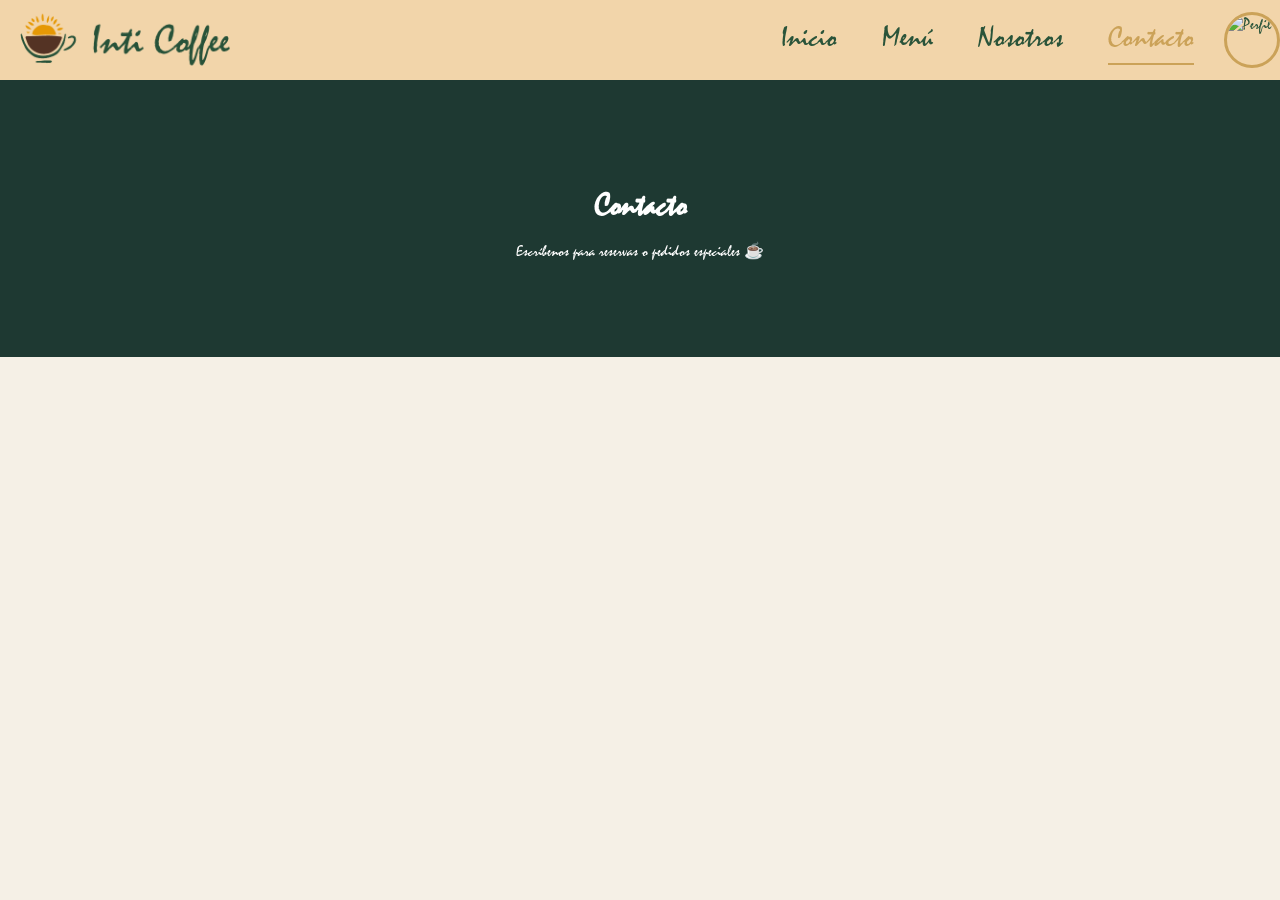
==== contacto.html @ 11c54f90 "Primera versión de Inticoffee" ====
<!DOCTYPE html>
<html lang="es">
<head>
    <meta charset="UTF-8">
    <meta name="viewport" content="width=device-width, initial-scale=1.0">
    <title>Contacto - Inticoffee</title>
    <link rel="stylesheet" href="style.css">
</head>
<body>
    <header>
        <div class="logo">
            <img src="logo.png" alt="Logo Inticoffee">
        </div>
        <nav>
            <a href="index.html" class="nav-link">Inicio</a>
            <a href="menu.html" class="nav-link">Menú</a>
            <a href="nosotros.html" class="nav-link">Nosotros</a>
            <a href="contacto.html" class="nav-link active">Contacto</a>
            <div class="user-profile" onclick="toggleAuthModal()">
                <img src="https://via.placeholder.com/50/8B5E3C/FFFFFF?text=👤" alt="Perfil">
            </div>
        </nav>
    </header>

    <!-- Modal de Autenticación -->
    <div id="authModal" class="auth-modal">
        <div class="auth-container">
            <button class="close-btn" onclick="toggleAuthModal()">×</button>
            <div class="auth-tabs">
                <button class="tab-btn active" onclick="switchTab('login')">Iniciar Sesión</button>
                <button class="tab-btn" onclick="switchTab('register')">Registrarse</button>
            </div>

            <!-- Tab Login -->
            <div id="login" class="tab-content active">
                <h2>Bienvenido</h2>
                <form>
                    <input type="email" placeholder="Correo electrónico" required>
                    <input type="password" placeholder="Contraseña" required>
                    <button type="submit">Iniciar Sesión</button>
                </form>
                <p><a href="#">¿Olvidaste tu contraseña?</a></p>
            </div>

            <!-- Tab Register -->
            <div id="register" class="tab-content">
                <h2>Crear Cuenta</h2>
                <form>
                    <input type="text" placeholder="Nombre completo" required>
                    <input type="email" placeholder="Correo electrónico" required>
                    <input type="password" placeholder="Contraseña" required>
                    <input type="password" placeholder="Confirmar contraseña" required>
                    <button type="submit">Registrarse</button>
                </form>
            </div>
        </div>
    </div>

    <section id="contacto">
        <h2>Contacto</h2>
        <p>Escríbenos para reservas o pedidos especiales ☕</p>
    </section>

    <script src="script.js"></script>
</body>
</html>
---- style.css ----
body {
    animation: fadeIn 0.8s ease-in;
    background-color: #f5f0e6;
    color: #2b2b2b;
    font-family: 'Segoe UI', Arial, sans-serif;
    font-family: "TuFuente";
    margin: 0;
}

header {
    align-items: center;
    background: #F2D5AA;
    color: #2a543a;
    display: flex;
    justify-content: space-between;
    padding: 18 30px;
    position: sticky;
    top: 0;
    z-index: 1000;
}

nav {
    display: flex;
    align-items: center;
    gap: 15px;
}

nav a {
    color: white;
    font-size: 30px;
    font-weight: 500;
    margin: 0 15px;
    padding-bottom: 5px;
    position: relative;
    text-decoration: none;
    transition: 0.3s;
}

nav a:hover {
    color: #cba258;
}

.hero {
    height: 90vh;
    overflow: hidden;
    position: relative;
    display: flex;
    align-items: center;
    justify-content: center;
}

.hero-content {
    position: absolute;
    top: 50%;
    left: 50%;
    transform: translate(-50%, -50%);
    text-align: center;
    z-index: 10;
    color: white;
    text-shadow: 2px 2px 8px rgba(0, 0, 0, 0.7);
}

.hero h2 {
    font-size: 3.5rem;
    margin: 0 0 20px 0;
    font-weight: bold;
    text-shadow: 3px 3px 10px rgba(0, 0, 0, 0.8);
}

.hero p {
    font-size: 1.5rem;
    margin: 0 0 30px 0;
    text-shadow: 2px 2px 8px rgba(0, 0, 0, 0.7);
}

.hero button {
    background: rgba(203, 162, 88, 0.7);
    border: 2px solid #cba258;
    border-radius: 30px;
    color: white;
    cursor: pointer;
    font-weight: bold;
    font-size: 1.1rem;
    margin-top: 20px;
    padding: 14px 40px;
    transition: 0.3s;
}

.hero button:hover {
    background: rgba(203, 162, 88, 0.9);
    transform: scale(1.08);
}

.hero-slider {
    overflow-x: auto;
    scroll-snap-type: x mandatory;
    white-space: nowrap;
}

.slides {
    position: absolute;
    top: 0;
    left: 0;
    width: 100%;
    height: 100%;
    z-index: 1;
}

.slides img {
    height: 100%;
    object-fit: cover;
    opacity: 0;
    position: absolute;
    transition: opacity 1s ease;
    width: 100%;
    top: 0;
    left: 0;
}

.slides img.active {
    opacity: 1;
}

button {
    background-color: #8b5e3c;
    border: none;
    border-radius: 5px;
    color: white;
    cursor: pointer;
    padding: 10px 20px;
}

.menu {
    opacity: 1;
    padding: 80px 20px;
    text-align: center;
    transition: all 0.8s ease;
}

.menu h2 {
    font-size: 2.2rem;
    margin-bottom: 40px;
}

.menu-container {
    display: grid;
    grid-template-columns: repeat(auto-fit, minmax(220px, 1fr));
    gap: 30px;
    max-width: 1200px;
    margin: 0 auto;
}

/* tarjeta estilo pro */
.card {
    background: white;
    border-radius: 18px;
    box-shadow: 0 10px 25px rgba(0,0,0,0.1);
    overflow: hidden;
    opacity: 1;
    transform: scale(1);
    transition: all 0.35s ease;
    max-width: 260px;
    width: 100%;
}

.card.hide {
    opacity: 0;
    pointer-events: none;
    position: absolute;
    transform: scale(0.8);
}

.card.show {
    opacity: 1;
    transform: scale(1);
}

.card:hover {
    box-shadow: 0 20px 40px rgba(0,0,0,0.2);
    transform: translateY(-10px);
}

.card img {
    width: 100%;
    height: 160px;
    object-fit: cover;
    display: block;
}

.card h3 {
    margin: 10px 0 5px;
}

.card p {
    color: #666;
    font-size: 0.9rem;
}

.card span {
    background: #1e3932;
    border-radius: 20px;
    color: white;
    display: inline-block;
    font-size: 0.85rem;
    margin: 10px 0 15px;
    padding: 6px 12px;
}

/* Animación general al cargar */
body {
    animation: fadeIn 0.8s ease-in;
}

@keyframes fadeIn {
    from {
        opacity: 0;
        transform: translateY(10px);
    }
    to {
        opacity: 1;
        transform: translateY(0);
    }
}

.menu.show {
    opacity: 1;
    transform: translateY(0);
}

html {
    scroll-behavior: smooth;
}

nav a {
    color: #2a543a;
    font-size: 30px;
    margin: 0 15px;
    padding-bottom: 5px;
    position: relative;
    text-decoration: none;
    transition: 0.3s;
}

/* línea animada */
nav a::after {
    background: #cba258;
    bottom: -5px;
    content: "";
    height: 2px;
    left: 0;
    position: absolute;
    transition: 0.3s;
    width: 0%;
}

/* hover */
nav a:hover::after,
nav a.active::after {
    width: 100%;
}

/* activo */
nav a.active {
    color: #cba258;
}

nav a.active::after {
    width: 100%;
}

section#nosotros,
section#contacto {
    padding: 80px 20px;
    text-align: center;
}

section#nosotros h2,
section#contacto h2 {
    font-size: 2rem;
    margin-bottom: 15px;
}

section#contacto {
    background: #1e3932;
    color: white;
}

.filters {
    display: flex;
    gap: 15px;
    justify-content: center;
    margin-bottom: 30px;
    text-align: center;
    flex-wrap: wrap;
}

.filters button {
    background: #e6dccf;
    border: none;
    border-radius: 20px;
    color: #1e3932;
    cursor: pointer;
    font-weight: bold;
    padding: 10px 18px;
    transition: 0.3s;
}

.filters button:hover {
    background: #1e3932;
    color: white;
}

.card {
    opacity: 1;
    transform: scale(1);
    transition: all 0.4s ease;
}

.logo {
    align-items: center;
    display: flex;
    gap: 10px;
}

.logo img {
    border-radius: 50%;
    height: 80px;
    object-fit: cover;
    width: 250px;
}

@font-face {
    font-family: "MiFuente";
    src: url("fonts/MISTRAL.TTF");
}

body {
    font-family: "MiFuente", sans-serif;
}

/* Icono de usuario circular */
.user-profile {
    cursor: pointer;
    width: 50px;
    height: 50px;
    border-radius: 50%;
    overflow: hidden;
    border: 3px solid #cba258;
    transition: 0.3s;
    display: flex;
    align-items: center;
    justify-content: center;
    flex-shrink: 0;
}

.user-profile:hover {
    transform: scale(1.1);
    border-color: #1e3932;
}

.user-profile img {
    width: 100%;
    height: 100%;
    object-fit: cover;
}

/* Modal de Autenticación */
.auth-modal {
    display: none;
    position: fixed;
    top: 0;
    left: 0;
    width: 100%;
    height: 100%;
    background: rgba(0, 0, 0, 0.5);
    z-index: 2000;
    align-items: center;
    justify-content: center;
}

.auth-modal.show {
    display: flex;
}

.auth-container {
    background: white;
    border-radius: 15px;
    padding: 40px;
    max-width: 400px;
    width: 90%;
    box-shadow: 0 10px 40px rgba(0, 0, 0, 0.3);
    position: relative;
}

.close-btn {
    position: absolute;
    top: 15px;
    right: 15px;
    background: none;
    border: none;
    font-size: 28px;
    cursor: pointer;
    color: #666;
    transition: 0.3s;
}

.close-btn:hover {
    color: #1e3932;
}

.auth-tabs {
    display: flex;
    gap: 10px;
    margin-bottom: 30px;
    border-bottom: 2px solid #f0f0f0;
}

.tab-btn {
    flex: 1;
    padding: 12px;
    background: none;
    border: none;
    border-bottom: 3px solid transparent;
    font-size: 1rem;
    font-weight: bold;
    cursor: pointer;
    color: #999;
    transition: 0.3s;
}

.tab-btn.active {
    color: #1e3932;
    border-bottom-color: #cba258;
}

.tab-content {
    display: none;
}

.tab-content.active {
    display: block;
}

.auth-container h2 {
    font-size: 1.8rem;
    margin: 0 0 20px 0;
    color: #1e3932;
}

.auth-container form {
    display: flex;
    flex-direction: column;
    gap: 15px;
}

.auth-container input {
    padding: 12px;
    border: 1px solid #ddd;
    border-radius: 8px;
    font-size: 1rem;
    transition: 0.3s;
}

.auth-container input:focus {
    outline: none;
    border-color: #cba258;
    box-shadow: 0 0 5px rgba(203, 162, 88, 0.3);
}

.auth-container button[type="submit"] {
    padding: 12px;
    background: #1e3932;
    color: white;
    border: none;
    border-radius: 8px;
    font-weight: bold;
    cursor: pointer;
    transition: 0.3s;
}

.auth-container button[type="submit"]:hover {
    background: #2a543a;
}

.auth-container p {
    text-align: center;
    margin: 15px 0 0 0;
    font-size: 0.9rem;
}

.auth-container a {
    color: #cba258;
    text-decoration: none;
    transition: 0.3s;
}

.auth-container a:hover {
    color: #1e3932;
}

.categories {
    padding: 80px 10%;
}

.categories h2 {
    text-align: center;
    margin-bottom: 40px;
}

.category-grid {
    display: grid;
    grid-template-columns: repeat(2, 1fr);
    gap: 20px;
}

.category-card {
    position: relative;
    height: 260px;
    overflow: hidden;
    border-radius: 20px;
    cursor: pointer;
}

.category-card img {
    width: 100%;
    height: 100%;
    object-fit: cover;
    transition: transform 0.5s ease;
}

.category-card:hover img {
    transform: scale(1.08);
}

.overlay {
    position: absolute;
    inset: 0;
    background: rgba(0,0,0,0.35);
    display: flex;
    align-items: center;
    justify-content: center;
}

.overlay h3 {
    color: white;
    font-size: 28px;
    font-weight: bold;
}

.carousel-wrapper {
    position: relative;
    display: flex;
    align-items: center;
    overflow: hidden;
    padding: 20px;
}

.carousel {
    display: flex;
    gap: 20px;
    overflow-x: auto;
    scroll-behavior: smooth;
    scrollbar-width: none;
}

.carousel::-webkit-scrollbar {
    display: none;
}

.card {
    min-width: 260px;
    background: white;
    border-radius: 20px;
    overflow: hidden;
    flex-shrink: 0;
}

.card img {
    width: 100%;
    height: 180px;
    object-fit: cover;
}
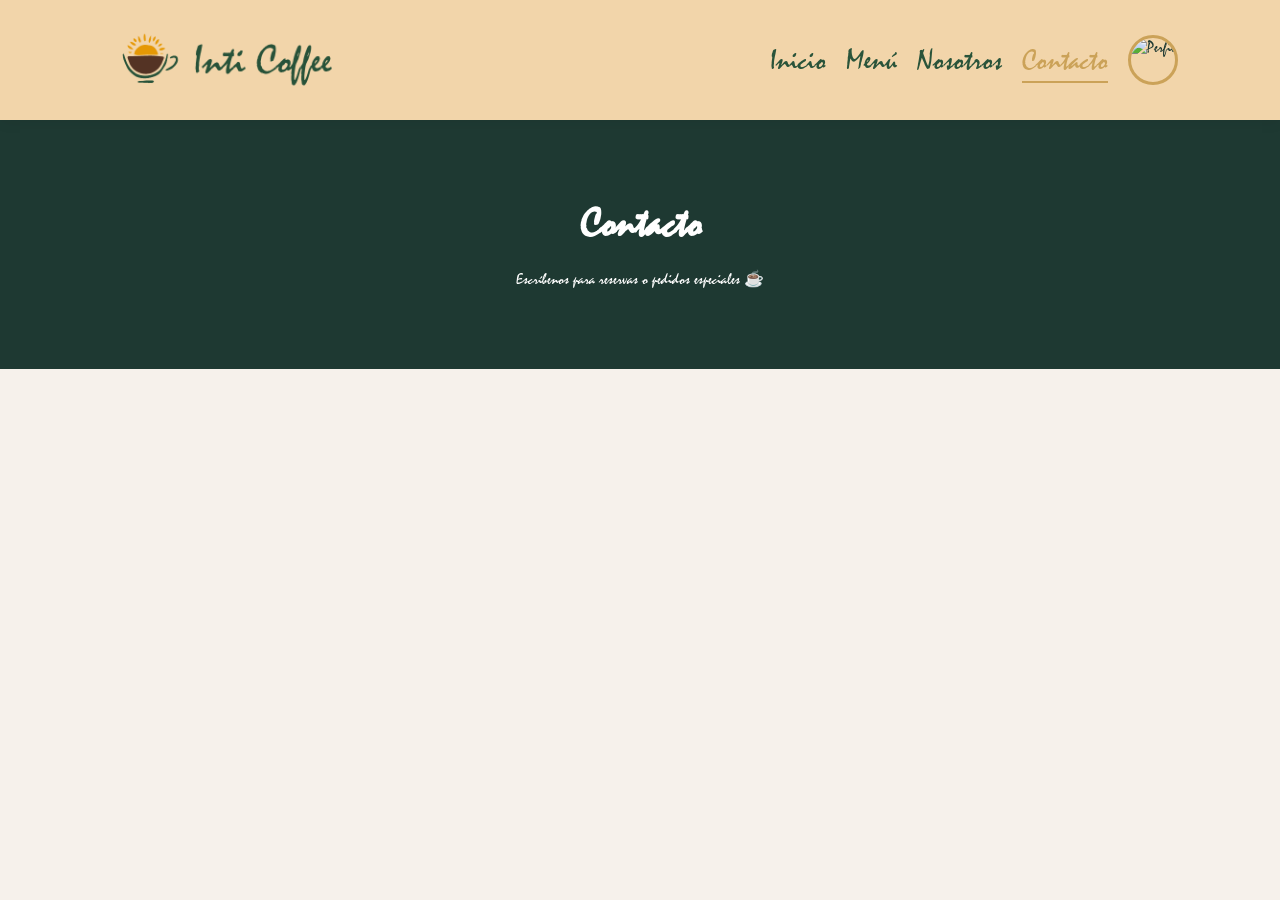
==== commit b8c1afc1: "Mejoras responsive y carrusel infinito" ====
--- a/contacto.html
+++ b/contacto.html
@@ -17,7 +17,7 @@
             <a href="nosotros.html" class="nav-link">Nosotros</a>
             <a href="contacto.html" class="nav-link active">Contacto</a>
             <div class="user-profile" onclick="toggleAuthModal()">
-                <img src="https://via.placeholder.com/50/8B5E3C/FFFFFF?text=👤" alt="Perfil">
+                <img src="img/incognito.png" alt="Perfil">
             </div>
         </nav>
     </header>
--- a/style.css
+++ b/style.css
@@ -1,272 +1,439 @@
+/* =========================
+   RESET GENERAL
+========================= */
+
+* {
+    margin: 0;
+    padding: 0;
+    box-sizing: border-box;
+}
+
+html {
+    scroll-behavior: smooth;
+}
+
 body {
+    background: #f6f1eb;
+    color: #1e3932;
+    overflow-x: clip;
     animation: fadeIn 0.8s ease-in;
-    background-color: #f5f0e6;
-    color: #2b2b2b;
-    font-family: 'Segoe UI', Arial, sans-serif;
-    font-family: "TuFuente";
-    margin: 0;
-}
+}
+
+/* =========================
+   TIPOGRAFÍA
+========================= */
+
+@font-face {
+    font-family: "MiFuente";
+    src: url("fonts/MISTRAL.TTF");
+}
+
+body {
+    font-family: "MiFuente", sans-serif;
+}
+
+/* =========================
+   ANIMACIÓN GENERAL
+========================= */
+
+@keyframes fadeIn {
+
+    from {
+        opacity: 0;
+        transform: translateY(10px);
+    }
+
+    to {
+        opacity: 1;
+        transform: translateY(0);
+    }
+
+}
+
+/* =========================
+   HEADER / NAVBAR
+========================= */
 
 header {
+    width: 100%;
+    padding: 20px 8%;
+    display: flex;
+    justify-content: space-between;
     align-items: center;
     background: #F2D5AA;
-    color: #2a543a;
-    display: flex;
-    justify-content: space-between;
-    padding: 18 30px;
     position: sticky;
     top: 0;
     z-index: 1000;
-}
+
+    box-shadow: 0 4px 12px rgba(0,0,0,0.05);
+}
+
+/* LOGO */
+
+.logo {
+    display: flex;
+    align-items: center;
+    gap: 10px;
+}
+
+.logo img {
+    width: 250px;
+    height: 80px;
+    object-fit: cover;
+}
+
+/* NAV */
 
 nav {
     display: flex;
     align-items: center;
-    gap: 15px;
+    gap: 20px;
 }
 
 nav a {
+    text-decoration: none;
+    color: #2a543a;
+    font-size: 30px;
+    position: relative;
+    transition: 0.3s;
+}
+
+/* Línea animada */
+
+nav a::after {
+    content: "";
+    position: absolute;
+    left: 0;
+    bottom: -5px;
+
+    width: 0%;
+    height: 2px;
+
+    background: #cba258;
+
+    transition: 0.3s;
+}
+
+nav a:hover::after,
+nav a.active::after {
+    width: 100%;
+}
+
+nav a.active {
+    color: #cba258;
+}
+
+/* =========================
+   HERO / LANDING
+========================= */
+
+.hero {
+    width: 100%;
+    height: 100vh;
+    position: relative;
+    overflow: hidden;
+}
+
+.slides {
+    width: 100%;
+    height: 100%;
+    position: relative;
+}
+
+.slides img {
+    width: 100%;
+    height: 100%;
+    object-fit: cover;
+
+    position: absolute;
+    inset: 0;
+
+    opacity: 0;
+    transition: opacity 1s ease;
+}
+
+.slides img.active {
+    opacity: 1;
+}
+
+.hero-content {
+    position: absolute;
+    inset: 0;
+
+    display: flex;
+    flex-direction: column;
+    justify-content: center;
+    align-items: center;
+
+    z-index: 2;
+
+    text-align: center;
+    color: white;
+
+    background: rgba(0,0,0,0.35);
+}
+
+.hero-content h2 {
+    font-size: 60px;
+    margin-bottom: 20px;
+}
+
+.hero-content p {
+    font-size: 20px;
+    margin-bottom: 30px;
+}
+
+.hero-content button {
+    padding: 14px 30px;
+    border: none;
+    border-radius: 50px;
+
+    background: #cba258;
+    color: white;
+
+    font-size: 18px;
+    cursor: pointer;
+
+    transition: 0.3s;
+}
+
+.hero-content button:hover {
+    transform: scale(1.05);
+    background: #b88f45;
+}
+
+/* =========================
+   MENÚ
+========================= */
+
+.menu {
+    padding: 80px 8%;
+}
+
+.menu h2 {
+    text-align: center;
+    font-size: 42px;
+    margin-bottom: 40px;
+}
+
+/* =========================
+   CARRUSEL
+========================= */
+
+.carousel-wrapper {
+    position: relative;
+    display: flex;
+    align-items: center;
+
+    overflow: visible;
+
+    padding: 20px;
+}
+
+/* CONTENEDOR */
+
+.carousel {
+    display: flex;
+    gap: 20px;
+
+    overflow-x: auto;
+    overflow-y: visible;
+
+    scroll-behavior: smooth;
+    scrollbar-width: none;
+
+    padding: 30px 10px;
+}
+
+.carousel::-webkit-scrollbar {
+    display: none;
+}
+
+/* BOTONES */
+
+.carousel-btn {
+    width: 50px;
+    height: 50px;
+
+    border: none;
+    border-radius: 50%;
+
+    background: #1e3932;
+    color: white;
+
+    font-size: 24px;
+    cursor: pointer;
+
+    position: absolute;
+    z-index: 20;
+
+    transition: 0.3s;
+}
+
+.carousel-btn:hover {
+    background: #2a543a;
+    transform: scale(1.1);
+}
+
+.carousel-btn.left {
+    left: 0;
+}
+
+.carousel-btn.right {
+    right: 0;
+}
+
+/* =========================
+   CARDS
+========================= */
+
+.card {
+    min-width: 260px;
+
+    background: white;
+    border-radius: 20px;
+
+    overflow: hidden;
+
+    flex-shrink: 0;
+
+    position: relative;
+    z-index: 2;
+
+    box-shadow: 0 10px 25px rgba(0,0,0,0.08);
+
+    transition:
+        transform 0.4s ease,
+        box-shadow 0.4s ease;
+
+    will-change: transform, opacity;
+}
+
+.card:hover {
+    transform: translateY(-8px);
+
+    box-shadow:
+        0 15px 35px rgba(0,0,0,0.18);
+}
+
+.card img {
+    width: 100%;
+    height: 180px;
+
+    object-fit: cover;
+    display: block;
+}
+
+.card h3 {
+    font-size: 24px;
+    padding: 15px 15px 5px;
+}
+
+.card p {
+    font-size: 16px;
+    padding: 0 15px;
+    color: #555;
+}
+
+.price {
+    background: #1e3932;
+    color: white;
+
+    display: inline-block;
+
+    padding: 8px 14px;
+    border-radius: 20px;
+
+    margin: 15px;
+
+    font-size: 14px;
+}
+
+/* =========================
+   ANIMACIÓN DE CARDS
+========================= */
+
+.fade-in {
+    animation: fadeCard 0.7s ease forwards;
+}
+
+@keyframes fadeCard {
+
+    0% {
+        opacity: 0;
+        transform: translateX(40px);
+    }
+
+    100% {
+        opacity: 1;
+        transform: translateX(0);
+    }
+
+}
+
+/* =========================
+   CATEGORÍAS 2x2
+========================= */
+
+.categories {
+    padding: 80px 8%;
+}
+
+.categories h2 {
+    text-align: center;
+    margin-bottom: 40px;
+    font-size: 42px;
+}
+
+.category-grid {
+    display: grid;
+    grid-template-columns: repeat(2, 1fr);
+
+    gap: 20px;
+}
+
+.category-card {
+    position: relative;
+    height: 260px;
+
+    border-radius: 20px;
+
+    overflow: hidden;
+    cursor: pointer;
+}
+
+.category-card img {
+    width: 100%;
+    height: 100%;
+
+    object-fit: cover;
+
+    transition: transform 0.5s ease;
+}
+
+.category-card:hover img {
+    transform: scale(1.08);
+}
+
+.overlay {
+    position: absolute;
+    inset: 0;
+
+    background: rgba(0,0,0,0.35);
+
+    display: flex;
+    justify-content: center;
+    align-items: center;
+}
+
+.overlay h3 {
     color: white;
     font-size: 30px;
-    font-weight: 500;
-    margin: 0 15px;
-    padding-bottom: 5px;
-    position: relative;
-    text-decoration: none;
-    transition: 0.3s;
-}
-
-nav a:hover {
-    color: #cba258;
-}
-
-.hero {
-    height: 90vh;
-    overflow: hidden;
-    position: relative;
-    display: flex;
-    align-items: center;
-    justify-content: center;
-}
-
-.hero-content {
-    position: absolute;
-    top: 50%;
-    left: 50%;
-    transform: translate(-50%, -50%);
-    text-align: center;
-    z-index: 10;
-    color: white;
-    text-shadow: 2px 2px 8px rgba(0, 0, 0, 0.7);
-}
-
-.hero h2 {
-    font-size: 3.5rem;
-    margin: 0 0 20px 0;
-    font-weight: bold;
-    text-shadow: 3px 3px 10px rgba(0, 0, 0, 0.8);
-}
-
-.hero p {
-    font-size: 1.5rem;
-    margin: 0 0 30px 0;
-    text-shadow: 2px 2px 8px rgba(0, 0, 0, 0.7);
-}
-
-.hero button {
-    background: rgba(203, 162, 88, 0.7);
-    border: 2px solid #cba258;
-    border-radius: 30px;
-    color: white;
-    cursor: pointer;
-    font-weight: bold;
-    font-size: 1.1rem;
-    margin-top: 20px;
-    padding: 14px 40px;
-    transition: 0.3s;
-}
-
-.hero button:hover {
-    background: rgba(203, 162, 88, 0.9);
-    transform: scale(1.08);
-}
-
-.hero-slider {
-    overflow-x: auto;
-    scroll-snap-type: x mandatory;
-    white-space: nowrap;
-}
-
-.slides {
-    position: absolute;
-    top: 0;
-    left: 0;
-    width: 100%;
-    height: 100%;
-    z-index: 1;
-}
-
-.slides img {
-    height: 100%;
-    object-fit: cover;
-    opacity: 0;
-    position: absolute;
-    transition: opacity 1s ease;
-    width: 100%;
-    top: 0;
-    left: 0;
-}
-
-.slides img.active {
-    opacity: 1;
-}
-
-button {
-    background-color: #8b5e3c;
-    border: none;
-    border-radius: 5px;
-    color: white;
-    cursor: pointer;
-    padding: 10px 20px;
-}
-
-.menu {
-    opacity: 1;
-    padding: 80px 20px;
-    text-align: center;
-    transition: all 0.8s ease;
-}
-
-.menu h2 {
-    font-size: 2.2rem;
-    margin-bottom: 40px;
-}
-
-.menu-container {
-    display: grid;
-    grid-template-columns: repeat(auto-fit, minmax(220px, 1fr));
-    gap: 30px;
-    max-width: 1200px;
-    margin: 0 auto;
-}
-
-/* tarjeta estilo pro */
-.card {
-    background: white;
-    border-radius: 18px;
-    box-shadow: 0 10px 25px rgba(0,0,0,0.1);
-    overflow: hidden;
-    opacity: 1;
-    transform: scale(1);
-    transition: all 0.35s ease;
-    max-width: 260px;
-    width: 100%;
-}
-
-.card.hide {
-    opacity: 0;
-    pointer-events: none;
-    position: absolute;
-    transform: scale(0.8);
-}
-
-.card.show {
-    opacity: 1;
-    transform: scale(1);
-}
-
-.card:hover {
-    box-shadow: 0 20px 40px rgba(0,0,0,0.2);
-    transform: translateY(-10px);
-}
-
-.card img {
-    width: 100%;
-    height: 160px;
-    object-fit: cover;
-    display: block;
-}
-
-.card h3 {
-    margin: 10px 0 5px;
-}
-
-.card p {
-    color: #666;
-    font-size: 0.9rem;
-}
-
-.card span {
-    background: #1e3932;
-    border-radius: 20px;
-    color: white;
-    display: inline-block;
-    font-size: 0.85rem;
-    margin: 10px 0 15px;
-    padding: 6px 12px;
-}
-
-/* Animación general al cargar */
-body {
-    animation: fadeIn 0.8s ease-in;
-}
-
-@keyframes fadeIn {
-    from {
-        opacity: 0;
-        transform: translateY(10px);
-    }
-    to {
-        opacity: 1;
-        transform: translateY(0);
-    }
-}
-
-.menu.show {
-    opacity: 1;
-    transform: translateY(0);
-}
-
-html {
-    scroll-behavior: smooth;
-}
-
-nav a {
-    color: #2a543a;
-    font-size: 30px;
-    margin: 0 15px;
-    padding-bottom: 5px;
-    position: relative;
-    text-decoration: none;
-    transition: 0.3s;
-}
-
-/* línea animada */
-nav a::after {
-    background: #cba258;
-    bottom: -5px;
-    content: "";
-    height: 2px;
-    left: 0;
-    position: absolute;
-    transition: 0.3s;
-    width: 0%;
-}
-
-/* hover */
-nav a:hover::after,
-nav a.active::after {
-    width: 100%;
-}
-
-/* activo */
-nav a.active {
-    color: #cba258;
-}
-
-nav a.active::after {
-    width: 100%;
-}
+}
+
+/* =========================
+   NOSOTROS / CONTACTO
+========================= */
 
 section#nosotros,
 section#contacto {
@@ -276,8 +443,8 @@
 
 section#nosotros h2,
 section#contacto h2 {
-    font-size: 2rem;
-    margin-bottom: 15px;
+    font-size: 42px;
+    margin-bottom: 20px;
 }
 
 section#contacto {
@@ -285,72 +452,26 @@
     color: white;
 }
 
-.filters {
-    display: flex;
-    gap: 15px;
-    justify-content: center;
-    margin-bottom: 30px;
-    text-align: center;
-    flex-wrap: wrap;
-}
-
-.filters button {
-    background: #e6dccf;
-    border: none;
-    border-radius: 20px;
-    color: #1e3932;
-    cursor: pointer;
-    font-weight: bold;
-    padding: 10px 18px;
-    transition: 0.3s;
-}
-
-.filters button:hover {
-    background: #1e3932;
-    color: white;
-}
-
-.card {
-    opacity: 1;
-    transform: scale(1);
-    transition: all 0.4s ease;
-}
-
-.logo {
-    align-items: center;
-    display: flex;
-    gap: 10px;
-}
-
-.logo img {
-    border-radius: 50%;
-    height: 80px;
-    object-fit: cover;
-    width: 250px;
-}
-
-@font-face {
-    font-family: "MiFuente";
-    src: url("fonts/MISTRAL.TTF");
-}
-
-body {
-    font-family: "MiFuente", sans-serif;
-}
-
-/* Icono de usuario circular */
+/* =========================
+   PERFIL USUARIO
+========================= */
+
 .user-profile {
-    cursor: pointer;
     width: 50px;
     height: 50px;
+
     border-radius: 50%;
     overflow: hidden;
+
     border: 3px solid #cba258;
+
+    display: flex;
+    align-items: center;
+    justify-content: center;
+
+    cursor: pointer;
+
     transition: 0.3s;
-    display: flex;
-    align-items: center;
-    justify-content: center;
-    flex-shrink: 0;
 }
 
 .user-profile:hover {
@@ -364,18 +485,22 @@
     object-fit: cover;
 }
 
-/* Modal de Autenticación */
+/* =========================
+   MODAL LOGIN
+========================= */
+
 .auth-modal {
     display: none;
+
     position: fixed;
-    top: 0;
-    left: 0;
-    width: 100%;
-    height: 100%;
-    background: rgba(0, 0, 0, 0.5);
+    inset: 0;
+
+    background: rgba(0,0,0,0.5);
+
     z-index: 2000;
-    align-items: center;
+
     justify-content: center;
+    align-items: center;
 }
 
 .auth-modal.show {
@@ -384,28 +509,104 @@
 
 .auth-container {
     background: white;
-    border-radius: 15px;
+
+    width: 90%;
+    max-width: 400px;
+
     padding: 40px;
-    max-width: 400px;
-    width: 90%;
-    box-shadow: 0 10px 40px rgba(0, 0, 0, 0.3);
+
+    border-radius: 20px;
+
     position: relative;
-}
-
-.close-btn {
-    position: absolute;
-    top: 15px;
-    right: 15px;
-    background: none;
-    border: none;
-    font-size: 28px;
-    cursor: pointer;
-    color: #666;
-    transition: 0.3s;
-}
-
-.close-btn:hover {
-    color: #1e3932;
+
+    box-shadow: 0 10px 40px rgba(0,0,0,0.3);
+}
+
+/* =========================
+   RESPONSIVE
+========================= */
+
+@media (max-width: 768px) {
+
+    header {
+        flex-direction: column;
+        gap: 15px;
+        padding: 15px;
+    }
+
+    nav {
+        flex-wrap: wrap;
+        justify-content: center;
+    }
+
+    nav a {
+        font-size: 18px;
+    }
+
+    .logo img {
+        width: 220px;
+        height: 70px;
+    }
+
+    .hero-content h2 {
+        font-size: 34px;
+    }
+
+    .hero-content p {
+        font-size: 16px;
+        padding: 0 20px;
+    }
+
+    .hero-content button {
+        font-size: 15px;
+        padding: 12px 24px;
+    }
+
+    .menu h2,
+    .categories h2,
+    section#nosotros h2,
+    section#contacto h2 {
+        font-size: 32px;
+    }
+
+    .card {
+        min-width: 220px;
+    }
+
+    .category-grid {
+        grid-template-columns: 1fr;
+    }
+
+    .category-card {
+        height: 220px;
+    }
+
+}
+
+@media (max-width: 480px) {
+
+    nav a {
+        font-size: 15px;
+    }
+
+    .hero-content h2 {
+        font-size: 26px;
+    }
+
+    .hero-content p {
+        font-size: 14px;
+    }
+
+    .card {
+        min-width: 180px;
+    }
+
+    .carousel-btn {
+        width: 40px;
+        height: 40px;
+        font-size: 18px;
+    }
+
 }
 
 .auth-tabs {
@@ -441,12 +642,6 @@
     display: block;
 }
 
-.auth-container h2 {
-    font-size: 1.8rem;
-    margin: 0 0 20px 0;
-    color: #1e3932;
-}
-
 .auth-container form {
     display: flex;
     flex-direction: column;
@@ -458,13 +653,6 @@
     border: 1px solid #ddd;
     border-radius: 8px;
     font-size: 1rem;
-    transition: 0.3s;
-}
-
-.auth-container input:focus {
-    outline: none;
-    border-color: #cba258;
-    box-shadow: 0 0 5px rgba(203, 162, 88, 0.3);
 }
 
 .auth-container button[type="submit"] {
@@ -473,110 +661,5 @@
     color: white;
     border: none;
     border-radius: 8px;
-    font-weight: bold;
     cursor: pointer;
-    transition: 0.3s;
-}
-
-.auth-container button[type="submit"]:hover {
-    background: #2a543a;
-}
-
-.auth-container p {
-    text-align: center;
-    margin: 15px 0 0 0;
-    font-size: 0.9rem;
-}
-
-.auth-container a {
-    color: #cba258;
-    text-decoration: none;
-    transition: 0.3s;
-}
-
-.auth-container a:hover {
-    color: #1e3932;
-}
-
-.categories {
-    padding: 80px 10%;
-}
-
-.categories h2 {
-    text-align: center;
-    margin-bottom: 40px;
-}
-
-.category-grid {
-    display: grid;
-    grid-template-columns: repeat(2, 1fr);
-    gap: 20px;
-}
-
-.category-card {
-    position: relative;
-    height: 260px;
-    overflow: hidden;
-    border-radius: 20px;
-    cursor: pointer;
-}
-
-.category-card img {
-    width: 100%;
-    height: 100%;
-    object-fit: cover;
-    transition: transform 0.5s ease;
-}
-
-.category-card:hover img {
-    transform: scale(1.08);
-}
-
-.overlay {
-    position: absolute;
-    inset: 0;
-    background: rgba(0,0,0,0.35);
-    display: flex;
-    align-items: center;
-    justify-content: center;
-}
-
-.overlay h3 {
-    color: white;
-    font-size: 28px;
-    font-weight: bold;
-}
-
-.carousel-wrapper {
-    position: relative;
-    display: flex;
-    align-items: center;
-    overflow: hidden;
-    padding: 20px;
-}
-
-.carousel {
-    display: flex;
-    gap: 20px;
-    overflow-x: auto;
-    scroll-behavior: smooth;
-    scrollbar-width: none;
-}
-
-.carousel::-webkit-scrollbar {
-    display: none;
-}
-
-.card {
-    min-width: 260px;
-    background: white;
-    border-radius: 20px;
-    overflow: hidden;
-    flex-shrink: 0;
-}
-
-.card img {
-    width: 100%;
-    height: 180px;
-    object-fit: cover;
 }
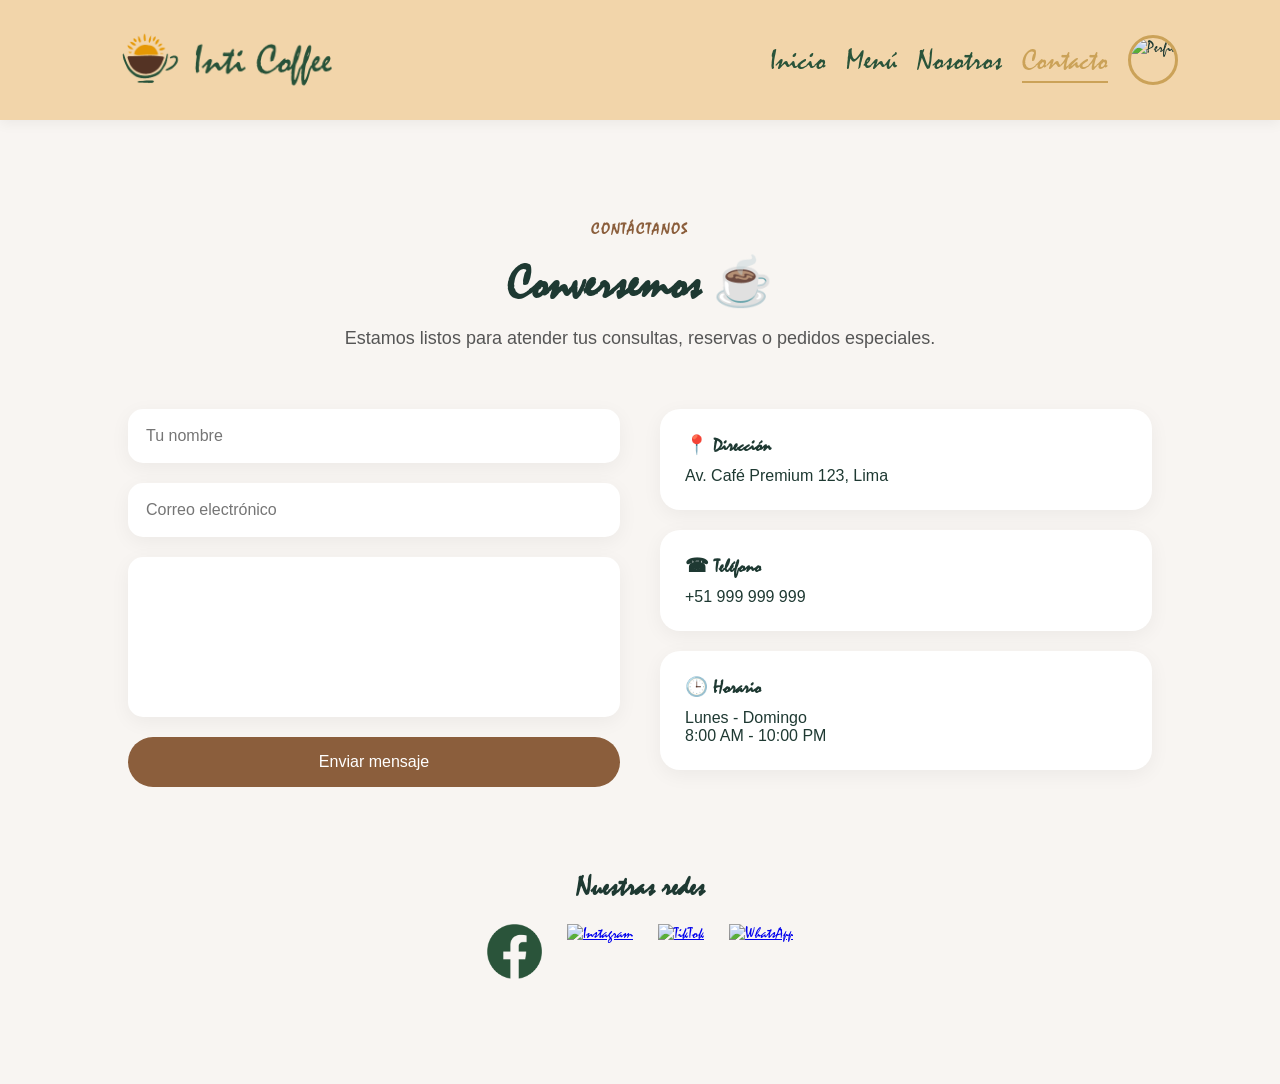
==== commit 41d38d26: "Actualización 3" ====
--- a/contacto.html
+++ b/contacto.html
@@ -1,66 +1,283 @@
 <!DOCTYPE html>
 <html lang="es">
+
 <head>
+
     <meta charset="UTF-8">
-    <meta name="viewport" content="width=device-width, initial-scale=1.0">
+
+    <meta name="viewport"
+          content="width=device-width, initial-scale=1.0">
+
     <title>Contacto - Inticoffee</title>
+
     <link rel="stylesheet" href="style.css">
+
 </head>
+
 <body>
+
+    <!-- HEADER -->
     <header>
+
         <div class="logo">
             <img src="logo.png" alt="Logo Inticoffee">
         </div>
+
         <nav>
-            <a href="index.html" class="nav-link">Inicio</a>
-            <a href="menu.html" class="nav-link">Menú</a>
-            <a href="nosotros.html" class="nav-link">Nosotros</a>
-            <a href="contacto.html" class="nav-link active">Contacto</a>
-            <div class="user-profile" onclick="toggleAuthModal()">
-                <img src="img/incognito.png" alt="Perfil">
-            </div>
+
+            <a href="index.html" class="nav-link">
+                Inicio
+            </a>
+
+            <a href="menu.html" class="nav-link">
+                Menú
+            </a>
+
+            <a href="nosotros.html" class="nav-link">
+                Nosotros
+            </a>
+
+            <a href="contacto.html"
+               class="nav-link active">
+                Contacto
+            </a>
+
+            <div class="user-profile"
+                 onclick="toggleAuthModal()">
+
+                <img src="img/incognito.png"
+                     alt="Perfil">
+
+            </div>
+
         </nav>
+
     </header>
 
-    <!-- Modal de Autenticación -->
+    <!-- MODAL -->
     <div id="authModal" class="auth-modal">
+
         <div class="auth-container">
-            <button class="close-btn" onclick="toggleAuthModal()">×</button>
+
+            <button class="close-btn"
+                    onclick="toggleAuthModal()">
+
+                ×
+
+            </button>
+
             <div class="auth-tabs">
-                <button class="tab-btn active" onclick="switchTab('login')">Iniciar Sesión</button>
-                <button class="tab-btn" onclick="switchTab('register')">Registrarse</button>
-            </div>
-
-            <!-- Tab Login -->
-            <div id="login" class="tab-content active">
+
+                <button class="tab-btn active"
+                        onclick="switchTab('login')">
+
+                    Iniciar Sesión
+
+                </button>
+
+                <button class="tab-btn"
+                        onclick="switchTab('register')">
+
+                    Registrarse
+
+                </button>
+
+            </div>
+
+            <!-- LOGIN -->
+            <div id="login"
+                 class="tab-content active">
+
                 <h2>Bienvenido</h2>
+
                 <form>
-                    <input type="email" placeholder="Correo electrónico" required>
-                    <input type="password" placeholder="Contraseña" required>
-                    <button type="submit">Iniciar Sesión</button>
+
+                    <input type="email"
+                           placeholder="Correo electrónico"
+                           required>
+
+                    <input type="password"
+                           placeholder="Contraseña"
+                           required>
+
+                    <button type="submit">
+                        Iniciar Sesión
+                    </button>
+
                 </form>
-                <p><a href="#">¿Olvidaste tu contraseña?</a></p>
-            </div>
-
-            <!-- Tab Register -->
-            <div id="register" class="tab-content">
+
+                <p>
+                    <a href="#">
+                        ¿Olvidaste tu contraseña?
+                    </a>
+                </p>
+
+            </div>
+
+            <!-- REGISTER -->
+            <div id="register"
+                 class="tab-content">
+
                 <h2>Crear Cuenta</h2>
+
                 <form>
-                    <input type="text" placeholder="Nombre completo" required>
-                    <input type="email" placeholder="Correo electrónico" required>
-                    <input type="password" placeholder="Contraseña" required>
-                    <input type="password" placeholder="Confirmar contraseña" required>
-                    <button type="submit">Registrarse</button>
+
+                    <input type="text"
+                           placeholder="Nombre completo"
+                           required>
+
+                    <input type="email"
+                           placeholder="Correo electrónico"
+                           required>
+
+                    <input type="password"
+                           placeholder="Contraseña"
+                           required>
+
+                    <input type="password"
+                           placeholder="Confirmar contraseña"
+                           required>
+
+                    <button type="submit">
+                        Registrarse
+                    </button>
+
                 </form>
-            </div>
-        </div>
+
+            </div>
+
+        </div>
+
     </div>
 
-    <section id="contacto">
-        <h2>Contacto</h2>
-        <p>Escríbenos para reservas o pedidos especiales ☕</p>
+    <!-- CONTACTO -->
+    <section class="contact-section">
+
+        <!-- TÍTULO -->
+        <div class="contact-title">
+
+            <span>
+                CONTÁCTANOS
+            </span>
+
+            <h2>
+                Conversemos ☕
+            </h2>
+
+            <p>
+                Estamos listos para atender tus consultas,
+                reservas o pedidos especiales.
+            </p>
+
+        </div>
+
+        <!-- CONTENEDOR -->
+        <div class="contact-container">
+
+            <!-- FORMULARIO -->
+            <div class="contact-form">
+
+                <form>
+
+                    <input type="text"
+                           placeholder="Tu nombre"
+                           required>
+
+                    <input type="email"
+                           placeholder="Correo electrónico"
+                           required>
+
+                    <textarea
+                        placeholder="Escribe tu mensaje..."
+                        required>
+                    </textarea>
+
+                    <button type="submit">
+                        Enviar mensaje
+                    </button>
+
+                </form>
+
+            </div>
+
+            <!-- INFORMACIÓN -->
+            <div class="contact-info">
+
+                <div class="info-card">
+
+                    <h3>📍 Dirección</h3>
+
+                    <p>
+                        Av. Café Premium 123, Lima
+                    </p>
+
+                </div>
+
+                <div class="info-card">
+
+                    <h3>☎ Teléfono</h3>
+
+                    <p>
+                        +51 999 999 999
+                    </p>
+
+                </div>
+
+                <div class="info-card">
+
+                    <h3>🕒 Horario</h3>
+
+                    <p>
+                        Lunes - Domingo
+                        <br>
+                        8:00 AM - 10:00 PM
+                    </p>
+
+                </div>
+
+            </div>
+
+        </div>
+
+        <!-- REDES -->
+        <div class="social-section">
+
+            <h3>
+                Nuestras redes
+            </h3>
+
+            <div class="social-icons">
+
+                <a href="#">
+                    <img src="img/facebook.png"
+                         alt="Facebook">
+                </a>
+
+                <a href="#">
+                    <img src="img/instagram.png"
+                         alt="Instagram">
+                </a>
+
+                <a href="#">
+                    <img src="img/tiktok.png"
+                         alt="TikTok">
+                </a>
+
+                <a href="#">
+                    <img src="img/whatsapp.png"
+                         alt="WhatsApp">
+                </a>
+
+            </div>
+
+        </div>
+
     </section>
 
+    <!-- SCRIPT -->
     <script src="script.js"></script>
+
 </body>
-</html>+
+</html>
+
--- a/style.css
+++ b/style.css
@@ -662,4 +662,341 @@
     border: none;
     border-radius: 8px;
     cursor: pointer;
-}+}
+
+
+
+
+.about-gallery {
+    display: grid;
+    grid-template-columns: repeat(3, 1fr);
+    gap: 25px;
+}
+
+.gallery-card {
+    position: relative;
+    overflow: hidden;
+    border-radius: 20px;
+    cursor: pointer;
+
+    transition:
+        transform 0.4s ease,
+        box-shadow 0.4s ease;
+}
+
+.gallery-card:hover {
+    transform: translateY(-10px);
+
+    box-shadow:
+        0 15px 35px rgba(0,0,0,0.18);
+}
+
+.gallery-card img {
+    width: 100%;
+    height: 300px;
+    object-fit: cover;
+
+    transition: transform 0.5s ease;
+}
+
+.gallery-card:hover img {
+    transform: scale(1.08);
+}
+
+.gallery-overlay {
+    position: absolute;
+    inset: 0;
+
+    background:
+        linear-gradient(
+            to top,
+            rgba(0,0,0,0.7),
+            transparent
+        );
+
+    display: flex;
+    align-items: flex-end;
+
+    padding: 25px;
+}
+
+.gallery-overlay h3 {
+    color: white;
+    font-size: 24px;
+}
+
+/* =========================
+   SECCIÓN ABOUT (NOSOTROS)
+========================= */
+
+.about-section {
+    padding: 80px 8%;
+    background: #f6f1eb;
+}
+
+.about-container {
+    display: flex;
+    align-items: center;
+    gap: 50px;
+    margin-bottom: 80px;
+}
+
+.about-image {
+    flex: 1;
+}
+
+.about-image img {
+    width: 100%;
+    border-radius: 20px;
+    box-shadow: 0 10px 30px rgba(0,0,0,0.15);
+}
+
+.about-text {
+    flex: 1;
+    text-align: left;
+}
+
+.about-subtitle {
+    display: block;
+    color: #cba258;
+    font-size: 14px;
+    font-weight: bold;
+    margin-bottom: 10px;
+    letter-spacing: 1px;
+    font-family: "MiFuente", sans-serif;
+}
+
+.about-text h2 {
+    font-size: 42px;
+    color: #1e3932;
+    margin-bottom: 20px;
+    font-family: "MiFuente", sans-serif;
+}
+
+.about-text p {
+    font-size: 16px;
+    line-height: 1.8;
+    color: #555;
+    margin-bottom: 15px;
+    font-family: Arial, sans-serif;
+}
+
+.about-text button {
+    padding: 14px 30px;
+    border: none;
+    border-radius: 50px;
+    background: #cba258;
+    color: white;
+    font-size: 16px;
+    cursor: pointer;
+    transition: 0.3s;
+    margin-top: 20px;
+}
+
+.about-text button:hover {
+    background: #b88f45;
+    transform: scale(1.05);
+}
+
+.btn-primary {
+    padding: 14px 30px !important;
+    border: none !important;
+    border-radius: 50px !important;
+    background: #cba258 !important;
+    color: white !important;
+    font-size: 16px !important;
+    cursor: pointer !important;
+    transition: 0.3s !important;
+}
+
+.btn-primary:hover {
+    background: #b88f45 !important;
+    transform: scale(1.05) !important;
+}
+
+@media (max-width: 768px) {
+
+    .about-container {
+        flex-direction: column;
+        gap: 30px;
+    }
+
+    .about-image img {
+        width: 100%;
+    }
+
+    .about-gallery {
+        grid-template-columns: 1fr;
+    }
+
+    .about-text {
+        text-align: center;
+    }
+
+    .about-text h2 {
+        font-size: 32px;
+    }
+
+    .about-text p {
+        font-size: 15px;
+    }
+
+}
+
+/* CONTACTO */
+
+.contact-section {
+    padding: 100px 10%;
+    background: #f8f5f2;
+}
+
+.contact-title {
+    text-align: center;
+    margin-bottom: 60px;
+}
+
+.contact-title span {
+    color: #8B5E3C;
+    letter-spacing: 2px;
+    font-weight: bold;
+    font-family: "MiFuente", sans-serif;
+}
+
+.contact-title h2 {
+    font-size: 48px;
+    margin: 15px 0;
+    font-family: "MiFuente", sans-serif;
+}
+
+.contact-title p {
+    color: #555;
+    font-size: 18px;
+    font-family: Arial, sans-serif;
+}
+
+.contact-container {
+    display: flex;
+    gap: 40px;
+    margin-bottom: 60px;
+}
+
+.contact-form,
+.contact-info {
+    flex: 1;
+}
+
+.contact-form form {
+    display: flex;
+    flex-direction: column;
+    gap: 20px;
+}
+
+.contact-form input,
+.contact-form textarea {
+    padding: 18px;
+
+    border: none;
+    border-radius: 15px;
+
+    background: white;
+
+    font-size: 16px;
+
+    box-shadow:
+        0 5px 20px rgba(0,0,0,0.05);
+}
+
+.contact-form textarea {
+    height: 160px;
+    resize: none;
+}
+
+.contact-form button {
+    padding: 16px;
+
+    border: none;
+    border-radius: 40px;
+
+    background: #8B5E3C;
+    color: white;
+
+    font-size: 16px;
+    cursor: pointer;
+
+    transition: 0.3s ease;
+}
+
+.contact-form button:hover {
+    transform: scale(1.03);
+}
+
+.info-card {
+    background: white;
+
+    padding: 25px;
+
+    border-radius: 20px;
+
+    margin-bottom: 20px;
+
+    box-shadow:
+        0 5px 20px rgba(0,0,0,0.05);
+}
+
+.info-card p {
+    font-family: Arial, sans-serif;
+}
+
+.info-card h3 {
+    margin-bottom: 10px;
+    font-family: "MiFuente", sans-serif;
+}
+
+.social-section {
+    text-align: center;
+    margin-top: 80px;
+}
+
+.social-section h3 {
+    margin-bottom: 20px;
+    font-size: 28px;
+    font-family: "MiFuente", sans-serif;
+}
+
+.social-icons {
+    display: flex;
+    justify-content: center;
+    gap: 25px;
+}
+
+.social-icons img {
+    width: 55px;
+    height: 55px;
+
+    transition:
+        transform 0.3s ease,
+        opacity 0.3s ease;
+}
+
+.social-icons img:hover {
+    transform: translateY(-8px) scale(1.08);
+    opacity: 0.8;
+}
+
+/* RESPONSIVE */
+
+@media (max-width: 768px) {
+
+    .contact-container {
+        flex-direction: column;
+    }
+
+    .contact-title h2 {
+        font-size: 36px;
+    }
+
+    .social-icons {
+        flex-wrap: wrap;
+    }
+
+}
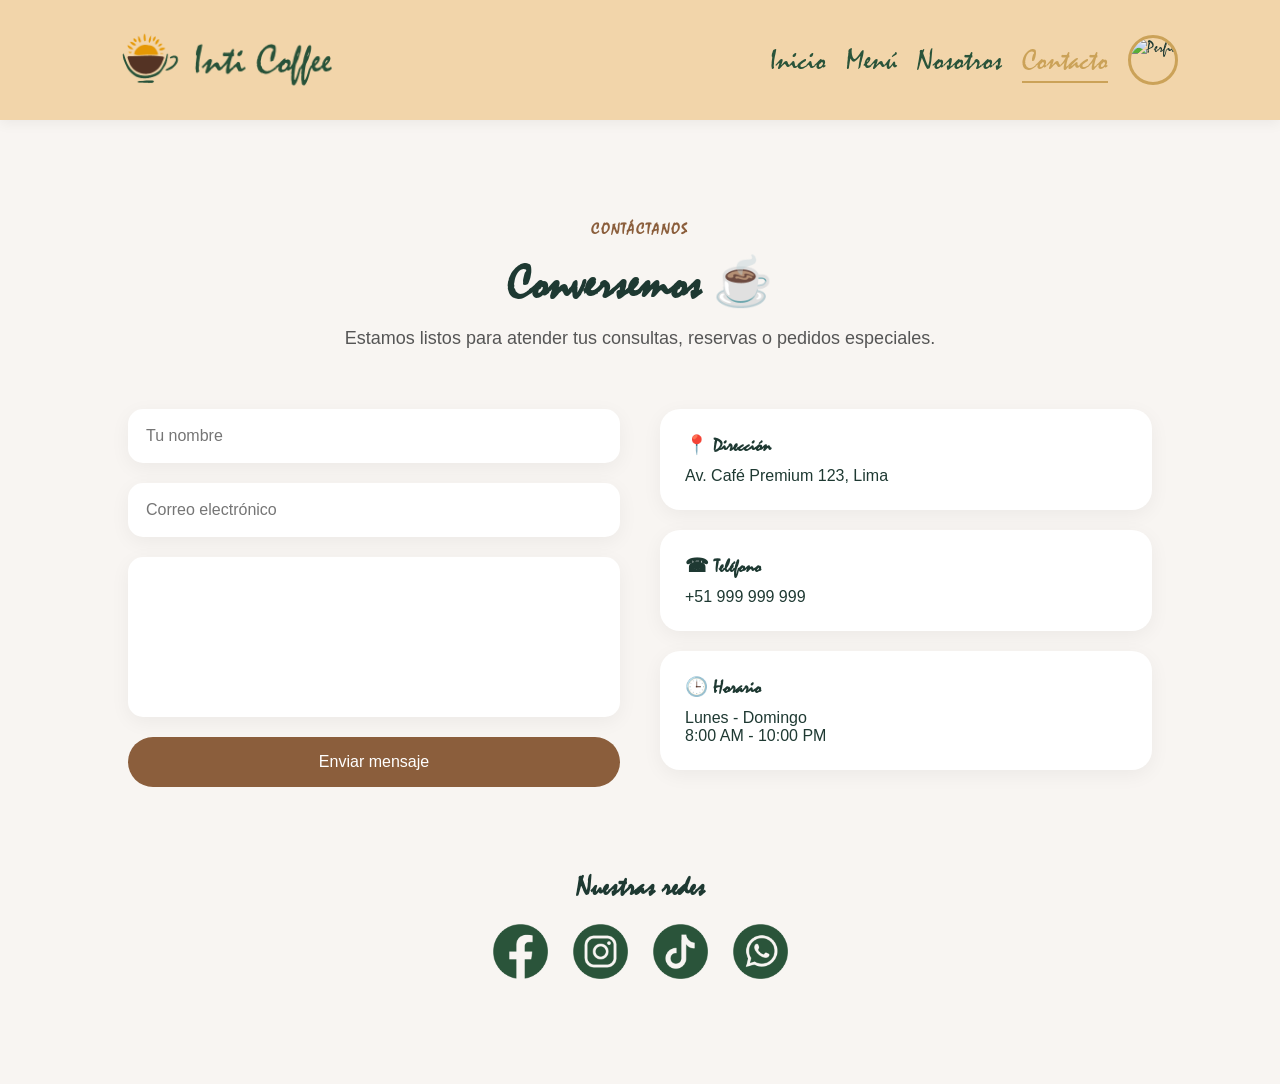
==== commit b01aee61: "iconos actualizados" ====
--- a/contacto.html
+++ b/contacto.html
@@ -249,22 +249,22 @@
             <div class="social-icons">
 
                 <a href="#">
-                    <img src="img/facebook.png"
+                    <img src="img/Facebook1.png"
                          alt="Facebook">
                 </a>
 
                 <a href="#">
-                    <img src="img/instagram.png"
+                    <img src="img/Instagram1.png"
                          alt="Instagram">
                 </a>
 
                 <a href="#">
-                    <img src="img/tiktok.png"
+                    <img src="img/Tiktok1.png"
                          alt="TikTok">
                 </a>
 
                 <a href="#">
-                    <img src="img/whatsapp.png"
+                    <img src="img/Whatsapp1.png"
                          alt="WhatsApp">
                 </a>
 
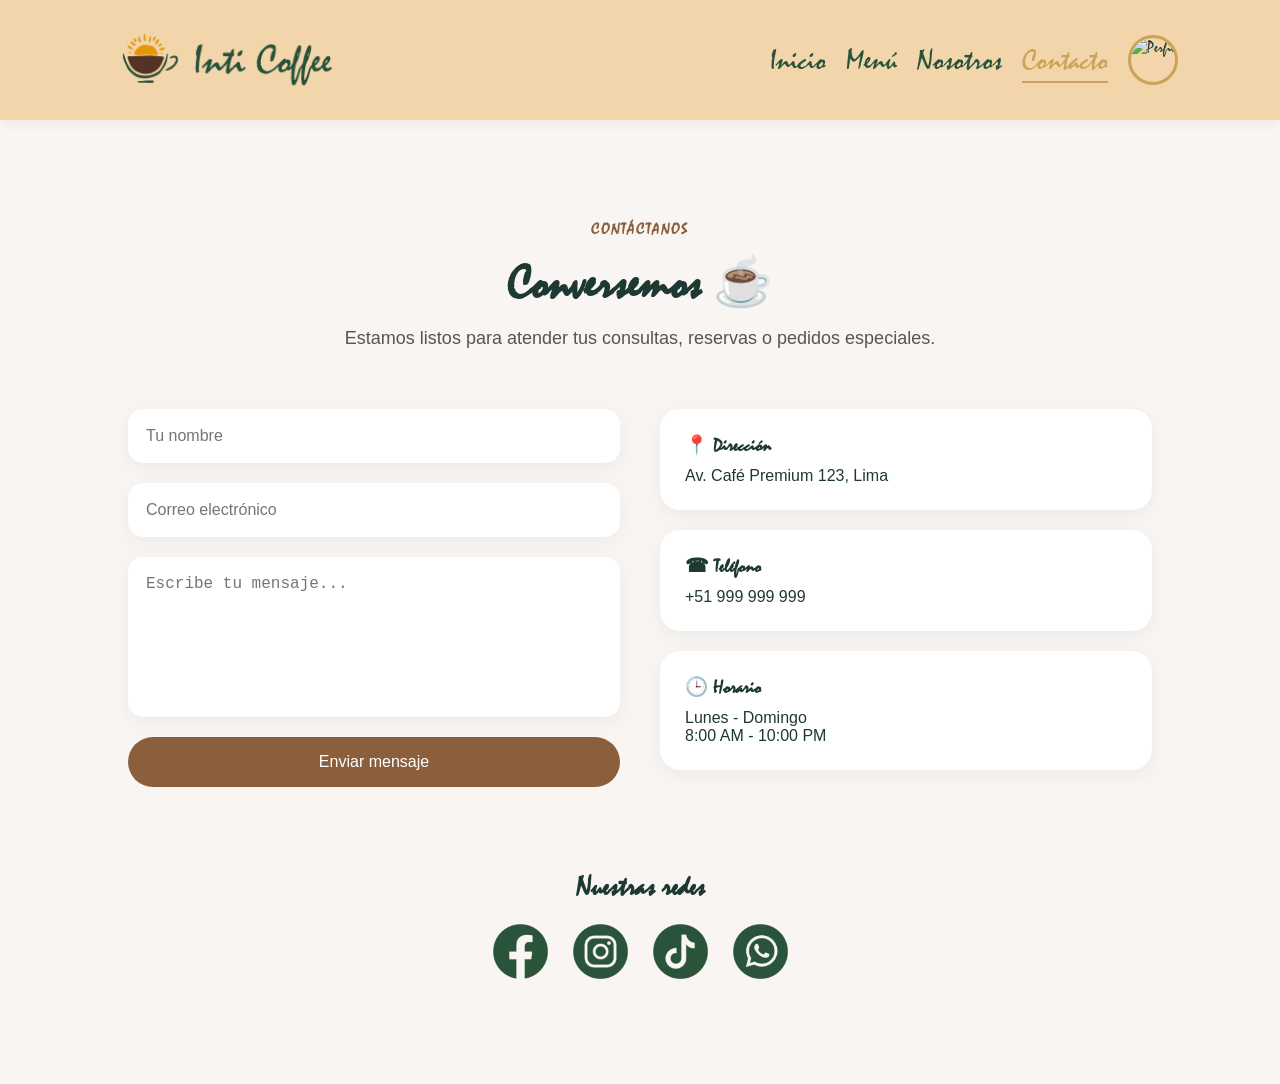
==== commit f4e8e006: "Add GitHub Pages static site" ====
--- a/contacto.html
+++ b/contacto.html
@@ -90,21 +90,7 @@
 
                 <h2>Bienvenido</h2>
 
-                <form>
-
-                    <input type="email"
-                           placeholder="Correo electrónico"
-                           required>
-
-                    <input type="password"
-                           placeholder="Contraseña"
-                           required>
-
-                    <button type="submit">
-                        Iniciar Sesión
-                    </button>
-
-                </form>
+                <form action="#" onsubmit="return mostrarAvisoGitHubPages()"><input type="email" name="correo" placeholder="Correo electrónico" required><input type="password" name="password" placeholder="Contraseña" required><button type="submit">Iniciar Sesión</button></form>
 
                 <p>
                     <a href="#">
@@ -120,29 +106,7 @@
 
                 <h2>Crear Cuenta</h2>
 
-                <form>
-
-                    <input type="text"
-                           placeholder="Nombre completo"
-                           required>
-
-                    <input type="email"
-                           placeholder="Correo electrónico"
-                           required>
-
-                    <input type="password"
-                           placeholder="Contraseña"
-                           required>
-
-                    <input type="password"
-                           placeholder="Confirmar contraseña"
-                           required>
-
-                    <button type="submit">
-                        Registrarse
-                    </button>
-
-                </form>
+                <form action="#" onsubmit="return mostrarAvisoGitHubPages()"><input type="text" name="nombre_completo" placeholder="Nombre completo" required><input type="email" name="correo" placeholder="Correo electrónico" required><input type="password" name="password" placeholder="Contraseña" required><input type="password" name="confirmar_password" placeholder="Confirmar contraseña" required><button type="submit">Registrarse</button></form>
 
             </div>
 
@@ -177,26 +141,7 @@
             <!-- FORMULARIO -->
             <div class="contact-form">
 
-                <form>
-
-                    <input type="text"
-                           placeholder="Tu nombre"
-                           required>
-
-                    <input type="email"
-                           placeholder="Correo electrónico"
-                           required>
-
-                    <textarea
-                        placeholder="Escribe tu mensaje..."
-                        required>
-                    </textarea>
-
-                    <button type="submit">
-                        Enviar mensaje
-                    </button>
-
-                </form>
+                <form action="#" onsubmit="return mostrarAvisoGitHubPages()"><input type="text" name="nombre" placeholder="Tu nombre" required><input type="email" name="correo" placeholder="Correo electrónico" required><textarea name="mensaje" placeholder="Escribe tu mensaje..." required></textarea><button type="submit">Enviar mensaje</button></form>
 
             </div>
 
@@ -249,22 +194,22 @@
             <div class="social-icons">
 
                 <a href="#">
-                    <img src="img/Facebook1.png"
+                    <img src="img/facebook.png"
                          alt="Facebook">
                 </a>
 
                 <a href="#">
-                    <img src="img/Instagram1.png"
+                    <img src="img/instagram.png"
                          alt="Instagram">
                 </a>
 
                 <a href="#">
-                    <img src="img/Tiktok1.png"
+                    <img src="img/tiktok.png"
                          alt="TikTok">
                 </a>
 
                 <a href="#">
-                    <img src="img/Whatsapp1.png"
+                    <img src="img/whatsapp.png"
                          alt="WhatsApp">
                 </a>
 
--- a/style.css
+++ b/style.css
@@ -1000,3 +1000,25 @@
     }
 
 }
+.flash-message {
+    position: fixed;
+    top: 90px;
+    left: 50%;
+    z-index: 2000;
+    max-width: min(90%, 520px);
+    padding: 14px 18px;
+    border-radius: 8px;
+    color: #fff;
+    font-weight: 600;
+    text-align: center;
+    transform: translateX(-50%);
+    box-shadow: 0 12px 28px rgba(0, 0, 0, 0.2);
+}
+
+.flash-success {
+    background: #2f7d46;
+}
+
+.flash-error {
+    background: #b33a3a;
+}
